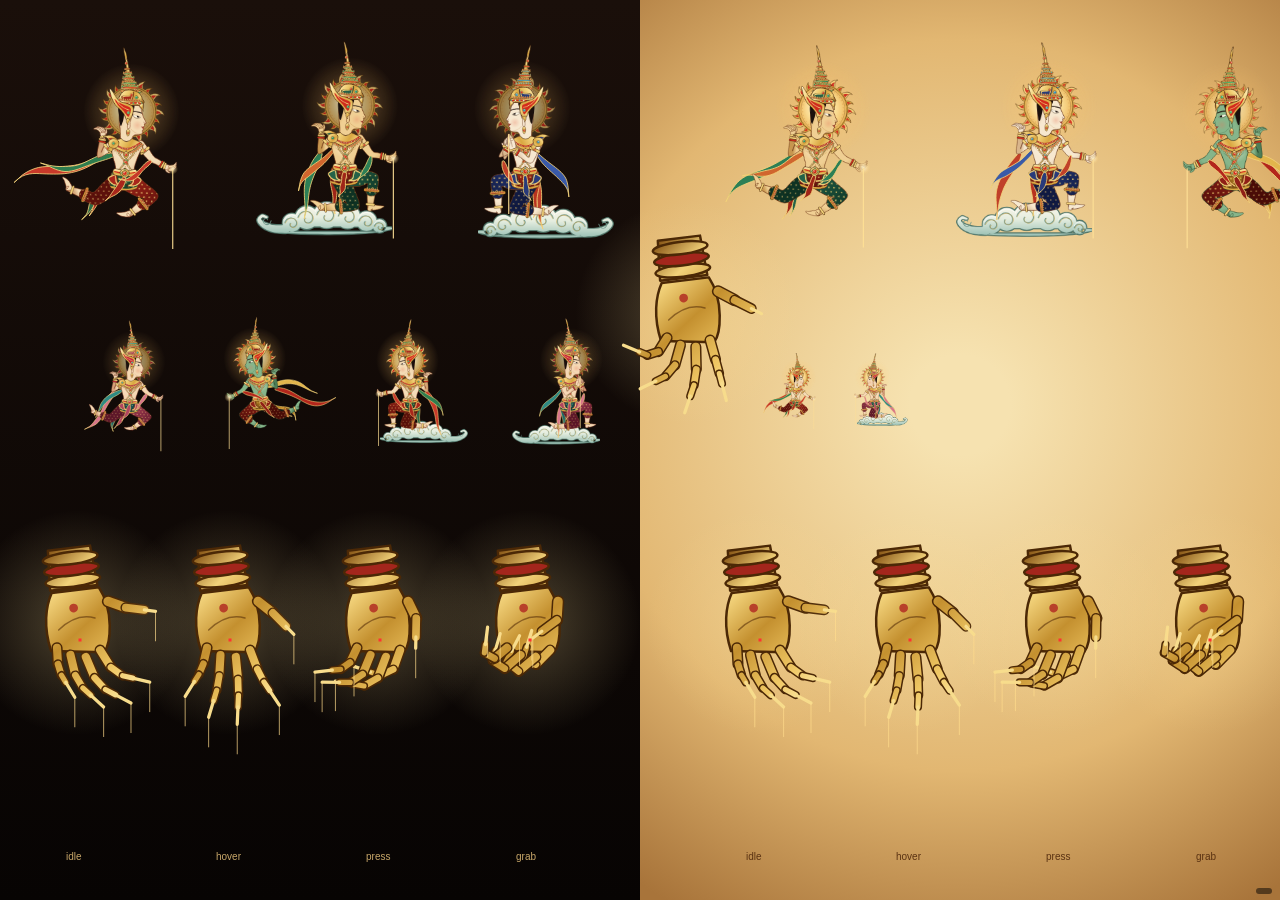
==== tools/deva-test.html @ b4722e34 "Round 3 core: FX/weather (fire, smoke, water, lights, rain, storm, wind, flood, quake, time of day)," ====
<!doctype html>
<html lang="th">
<head>
<meta charset="utf-8">
<meta name="viewport" content="width=device-width, initial-scale=1">
<title>Deva &amp; Khon hand test</title>
<style>
  html, body { margin: 0; background: #0d0806; color: #eadcc0; font: 12px system-ui, sans-serif; overflow: hidden; }
  canvas { display: block; }
  #perf { position: fixed; right: 8px; bottom: 6px; color: #d9c08a; background: rgba(0,0,0,.5); padding: 3px 8px; border-radius: 6px; }
</style>
</head>
<body>
<canvas id="c"></canvas>
<div id="perf"></div>
<script type="module">
import { drawDeva } from '../js/render/deva.js';
import { KhonHand } from '../js/render/cursor.js';

const q = new URLSearchParams(location.search);
const T0 = q.has('t') ? +q.get('t') : null;
const cv = document.getElementById('c');
const ctx = cv.getContext('2d');
const dpr = window.devicePixelRatio || 1;
let W = 0, H = 0;
function resize() {
  W = innerWidth; H = innerHeight;
  cv.width = W * dpr; cv.height = H * dpr; cv.style.width = W + 'px'; cv.style.height = H + 'px';
}
resize(); addEventListener('resize', resize);

const modes = ['idle', 'hover', 'press', 'grab'];
const hands = [0, 1].map(() => modes.map((m) => { const h = new KhonHand(); h.setPose(m); for (let i = 0; i < 60; i++) h.update(1 / 60); return h; }));
const tracked = new KhonHand();

const devas = [
  // x, y, scale, pose, hue, face, flap, active
  [110, 170, 2.0, 'fly', 0, 1, 0.8, true],
  [330, 170, 2.0, 'kneel', 1, 1, 0.1, true],
  [540, 170, 2.0, 'wai', 2, -1, 0.1, false],
  [120, 400, 1.3, 'fly', 3, 1, 0.3, false],
  [270, 400, 1.3, 'fly', 4, -1, 1, true],
  [420, 400, 1.3, 'kneel', 0, -1, 0.2, true],
  [560, 400, 1.3, 'wai', 3, 1, 0.1, false],
];
const warmDevas = [
  [800, 170, 2.0, 'fly', 1, 1, 0.5, true],
  [1030, 170, 2.0, 'kneel', 2, 1, 0.2, true],
  [1250, 170, 2.0, 'fly', 4, -1, 0.6, false],
  [790, 400, 0.75, 'fly', 0, 1, 0.5, true],
  [880, 400, 0.75, 'kneel', 3, -1, 0.2, true],
];

let perf = { deva: 0, hand: 0, n: 0 };
function bg() {
  ctx.setTransform(dpr, 0, 0, dpr, 0, 0);
  const g1 = ctx.createLinearGradient(0, 0, 0, H);
  g1.addColorStop(0, '#1a0f0a'); g1.addColorStop(1, '#070403');
  ctx.fillStyle = g1; ctx.fillRect(0, 0, W / 2, H);
  const g2 = ctx.createRadialGradient(W * 0.75, H * 0.45, 50, W * 0.75, H * 0.45, W * 0.45);
  g2.addColorStop(0, '#f6e2b0'); g2.addColorStop(0.6, '#e2b772'); g2.addColorStop(1, '#a8743a');
  ctx.fillStyle = g2; ctx.fillRect(W / 2, 0, W / 2, H);
}

function frame(now) {
  const t = T0 != null ? T0 : now / 1000;
  bg();
  let td = 0, th = 0, nd = 0;
  for (const list of [devas, warmDevas]) for (const [x, y, s, pose, hue, face, flap, active] of list) {
    ctx.setTransform(dpr * s, 0, 0, dpr * s, x * dpr, y * dpr);
    const a = performance.now();
    const { hand } = drawDeva(ctx, { t: t + x * 0.01, face, flap, pose, hue, active });
    td += performance.now() - a; nd++;
    // show the hand point with a short string
    ctx.setTransform(dpr * s, 0, 0, dpr * s, x * dpr, y * dpr);
    ctx.strokeStyle = 'rgba(255,225,150,0.9)'; ctx.lineWidth = 0.6;
    ctx.beginPath(); ctx.moveTo(hand[0], hand[1]); ctx.lineTo(hand[0], hand[1] + 40); ctx.stroke();
  }
  // hands: idle / hover / press / grab on dark and warm
  const dt = 1 / 60;
  for (let side = 0; side < 2; side++) {
    for (let i = 0; i < 4; i++) {
      const h = hands[side][i];
      h.update(dt);
      const x = side ? 760 + i * 150 : 80 + i * 150, y = 640;
      const a = performance.now();
      h.draw(ctx, x, y, 1.25, dpr);
      th += performance.now() - a;
      ctx.setTransform(dpr, 0, 0, dpr, 0, 0);
      ctx.fillStyle = side ? '#5a3212' : '#c9a86a';
      ctx.fillText(modes[i], x - 14, 860);
      ctx.strokeStyle = 'rgba(255,220,140,0.7)'; ctx.lineWidth = 1;
      for (const [tx, ty] of h.tips) { ctx.beginPath(); ctx.moveTo(tx, ty); ctx.lineTo(tx, ty + 30); ctx.stroke(); }
      ctx.fillStyle = '#f33'; ctx.fillRect(x - 1.5, y - 1.5, 3, 3);
    }
  }
  // tracked-curl hand sweeping through curls
  const c = (0.5 + 0.5 * Math.sin(t * 1.3));
  tracked.setPose(null, [0, 1, 2, 3, 4].map((k) => (0.5 + 0.5 * Math.sin(t * 1.3 + k * 0.5)) * 1.1 - 0.15));
  tracked.update(dt);
  tracked.draw(ctx, 690, 330, 1.25, dpr);
  void c;
  perf.deva += td / nd; perf.hand += th / 8; perf.n++;
  if (perf.n % 30 === 0) {
    document.getElementById('perf').textContent = `deva ${(perf.deva / perf.n).toFixed(3)} ms · hand ${(perf.hand / perf.n).toFixed(3)} ms (avg per draw)`;
    window.__perf = { deva: perf.deva / perf.n, hand: perf.hand / perf.n };
  }
  if (perf.n === 40) window.__ready = true;
  requestAnimationFrame(frame);
}
requestAnimationFrame(frame);
</script>
</body>
</html>
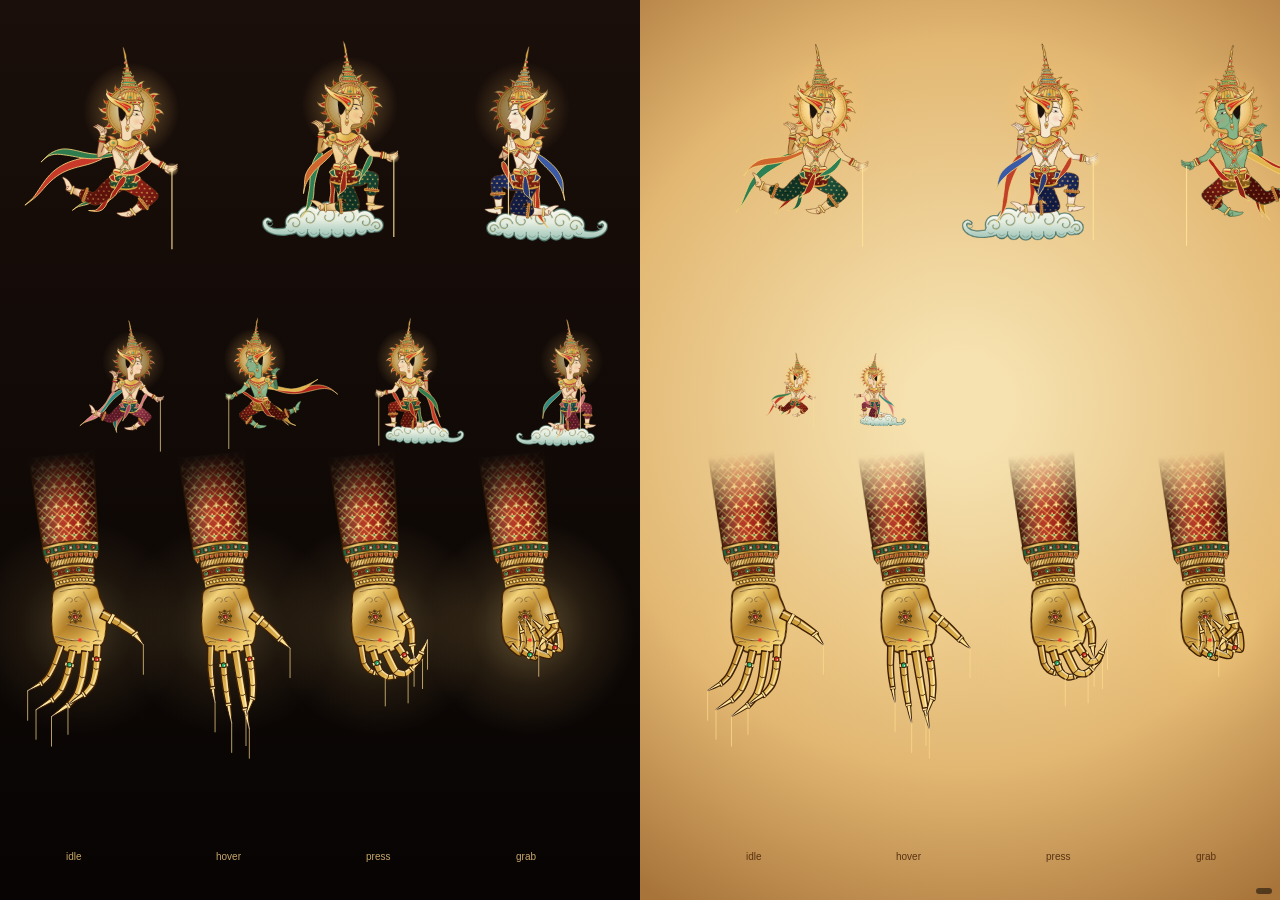
==== commit 05e94607: "WIP: livestock animals, Ramakien devas and khon hand (in progress) Co-Authored-By: Claude Opus 5.5 <" ====
--- a/tools/deva-test.html
+++ b/tools/deva-test.html
@@ -43,15 +43,20 @@
   [420, 400, 1.3, 'kneel', 0, -1, 0.2, true],
   [560, 400, 1.3, 'wai', 3, 1, 0.1, false],
 ];
-const warmDevas = [
+if (q.has('big')) {
+  devas.length = 0;
+  devas.push([230, 330, 4.6, q.get('pose') || 'fly', +(q.get('hue') || 0), 1, +(q.get('flap') || 0.5), true]);
+  devas.push([600, 330, 4.6, 'kneel', 1, 1, 0.1, true]);
+}
+const warmDevas = q.has('big') ? [[1080, 330, 4.6, 'wai', 2, 1, 0.1, false]] : ([
   [800, 170, 2.0, 'fly', 1, 1, 0.5, true],
   [1030, 170, 2.0, 'kneel', 2, 1, 0.2, true],
   [1250, 170, 2.0, 'fly', 4, -1, 0.6, false],
   [790, 400, 0.75, 'fly', 0, 1, 0.5, true],
   [880, 400, 0.75, 'kneel', 3, -1, 0.2, true],
-];
+]);
 
-let perf = { deva: 0, hand: 0, n: 0 };
+let perf = { deva: 0, hand: 0, n: 0 }, frames = 0;
 function bg() {
   ctx.setTransform(dpr, 0, 0, dpr, 0, 0);
   const g1 = ctx.createLinearGradient(0, 0, 0, H);
@@ -98,8 +103,9 @@
   const c = (0.5 + 0.5 * Math.sin(t * 1.3));
   tracked.setPose(null, [0, 1, 2, 3, 4].map((k) => (0.5 + 0.5 * Math.sin(t * 1.3 + k * 0.5)) * 1.1 - 0.15));
   tracked.update(dt);
-  tracked.draw(ctx, 690, 330, 1.25, dpr);
+  tracked.draw(ctx, 1330, 560, 1.1, dpr);
   void c;
+  if (++frames === 20) perf = { deva: 0, hand: 0, n: 0 };
   perf.deva += td / nd; perf.hand += th / 8; perf.n++;
   if (perf.n % 30 === 0) {
     document.getElementById('perf').textContent = `deva ${(perf.deva / perf.n).toFixed(3)} ms · hand ${(perf.hand / perf.n).toFixed(3)} ms (avg per draw)`;
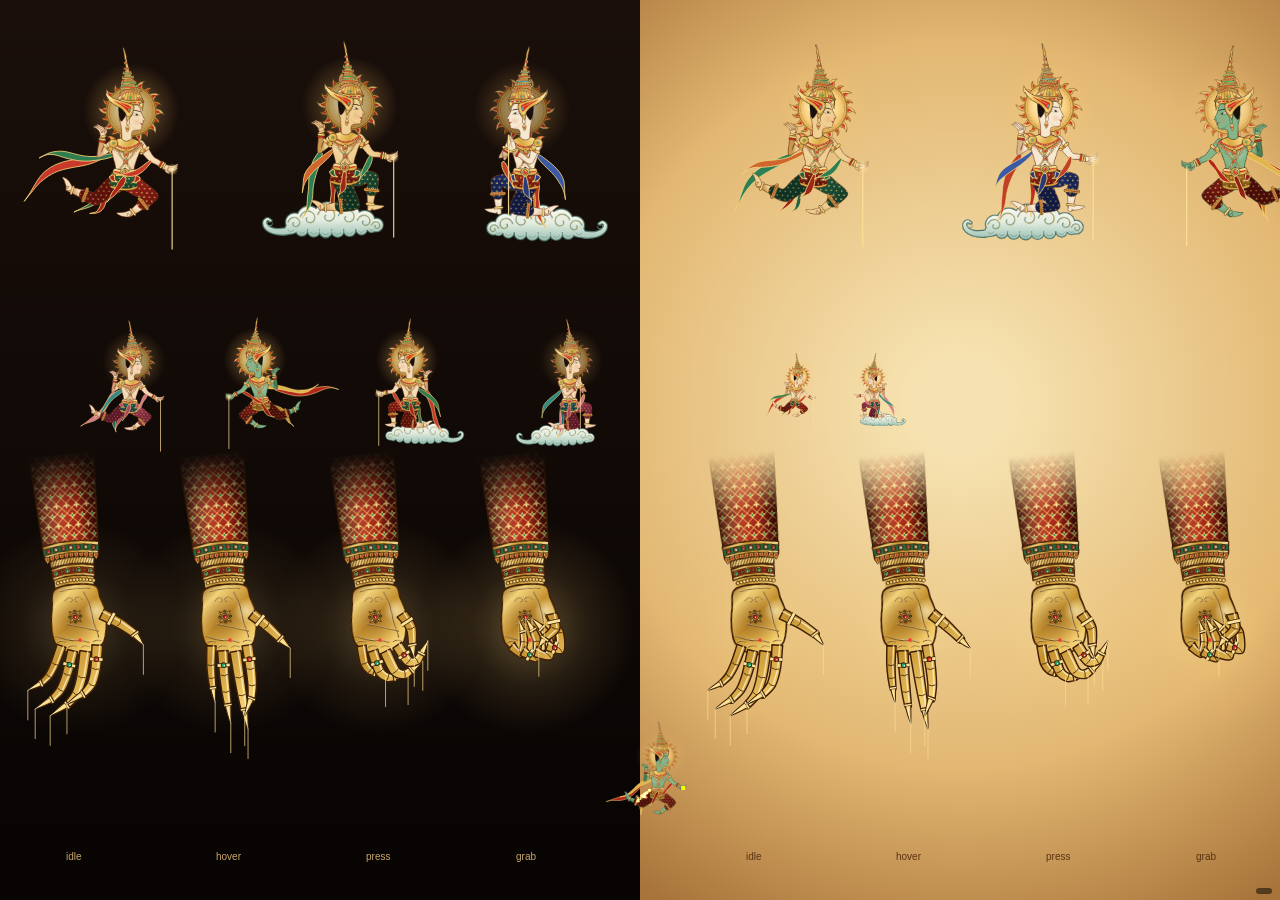
==== commit 42dc135e: "Ramakien mural-style devas and khon dancer hand cursor Co-Authored-By: Claude Opus 5.5 <noreply@anth" ====
--- a/tools/deva-test.html
+++ b/tools/deva-test.html
@@ -16,6 +16,9 @@
 <script type="module">
 import { drawDeva } from '../js/render/deva.js';
 import { KhonHand } from '../js/render/cursor.js';
+import { Fly } from '../js/sandbox/flies.js';
+const flies = [new Fly(0, 0), new Fly(0, 0)];
+flies[1].actor = { root: { x: -1e4 } };
 
 const q = new URLSearchParams(location.search);
 const T0 = q.has('t') ? +q.get('t') : null;
@@ -99,6 +102,14 @@
       ctx.fillStyle = '#f33'; ctx.fillRect(x - 1.5, y - 1.5, 3, 3);
     }
   }
+  // real Fly.draw at game scale (zoom 1): free + working
+  flies.forEach((f, i) => {
+    f.t = t + i; f.vx = i ? 0 : 200; f.vy = 0;
+    const px = i ? 1330 : 650, py = 790;
+    f.draw(ctx, () => [px, py], dpr, 1);
+    ctx.setTransform(dpr, 0, 0, dpr, 0, 0);
+    ctx.fillStyle = '#ff0'; ctx.fillRect(f.hand[0] - 2, f.hand[1] - 2, 4, 4);
+  });
   // tracked-curl hand sweeping through curls
   const c = (0.5 + 0.5 * Math.sin(t * 1.3));
   tracked.setPose(null, [0, 1, 2, 3, 4].map((k) => (0.5 + 0.5 * Math.sin(t * 1.3 + k * 0.5)) * 1.1 - 0.15));
